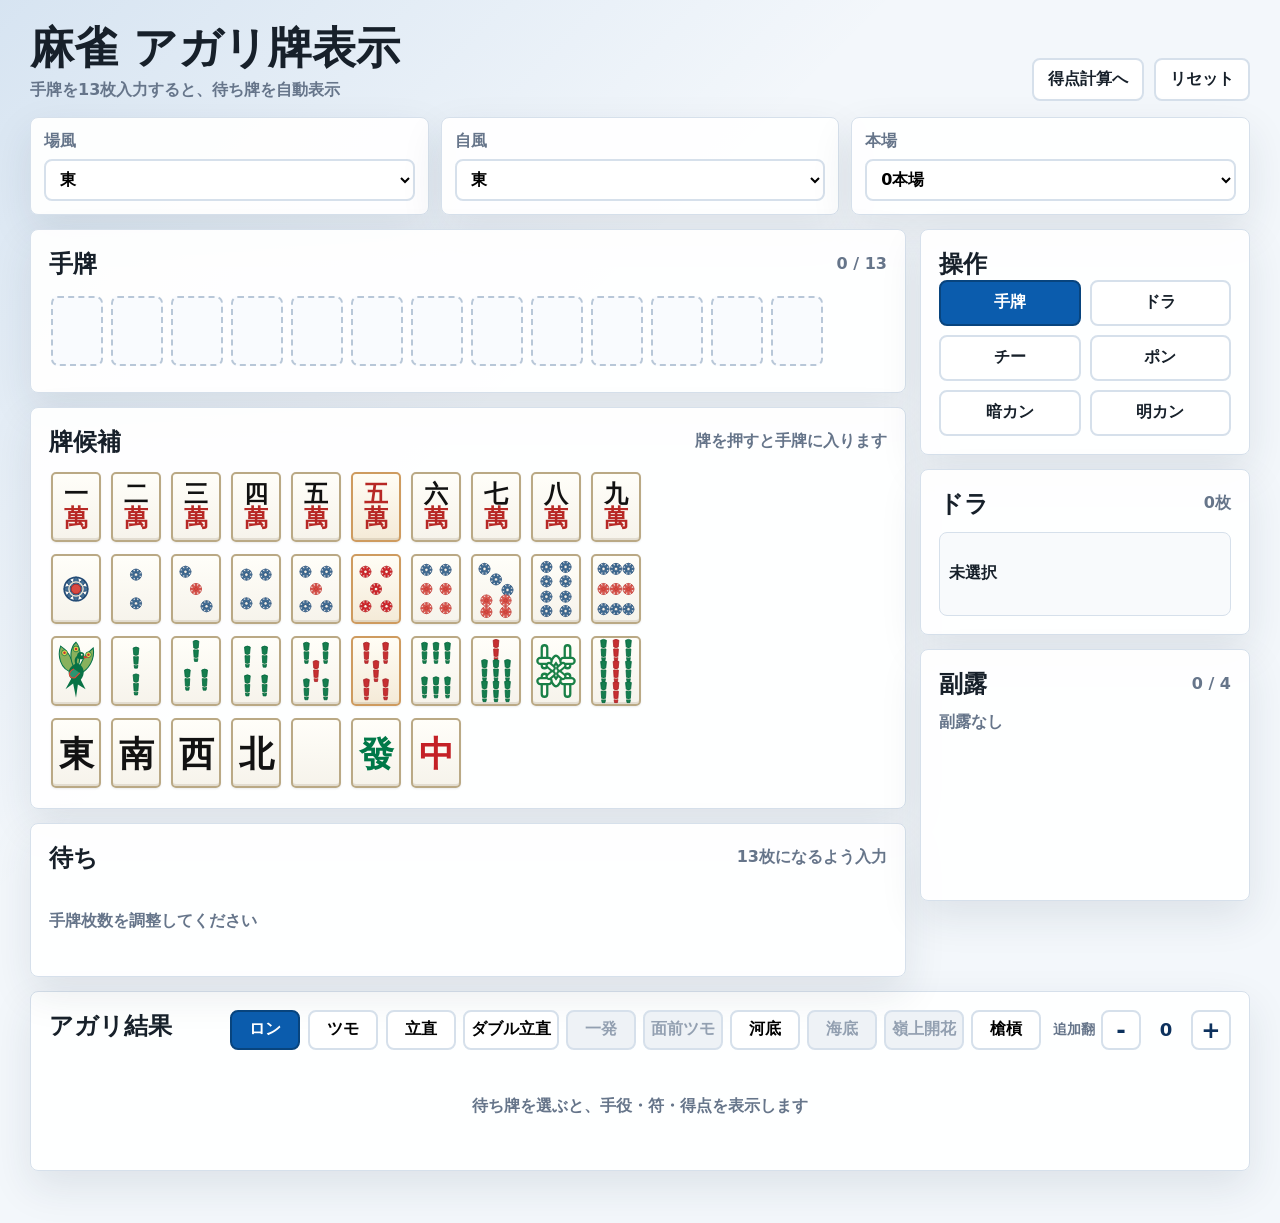
==== agari.html @ e8868d9c "Add files via upload" ====
<!doctype html>
<html lang="ja">
  <head>
    <meta charset="utf-8">
    <meta name="viewport" content="width=device-width, initial-scale=1">
    <meta name="theme-color" content="#0d315d">
    <title>麻雀 アガリ牌表示</title>
    <link rel="stylesheet" href="agari.css?v=17">
  </head>
  <body>
    <main class="wait-app">
      <header class="wait-top">
        <div>
          <h1>麻雀 アガリ牌表示</h1>
          <p>手牌を13枚入力すると、待ち牌を自動表示</p>
        </div>
        <div class="top-actions">
          <a href="index.html">得点計算へ</a>
          <button type="button" id="resetButton">リセット</button>
        </div>
      </header>

      <section class="settings">
        <label>
          場風
          <select id="roundWind"></select>
        </label>
        <label>
          自風
          <select id="seatWind"></select>
        </label>
        <label>
          本場
          <select id="honba"></select>
        </label>
      </section>

      <section class="workspace">
        <div class="main-column">
          <section class="panel">
            <div class="section-head">
              <h2>手牌</h2>
              <span id="handCount">0 / 13</span>
            </div>
            <div class="hand-row" id="handSlots"></div>
          </section>

          <section class="panel">
            <div class="section-head">
              <h2>牌候補</h2>
              <span id="modeHint">牌を押すと手牌に入ります</span>
            </div>
            <div class="tile-candidates" id="tileCandidates"></div>
          </section>

          <section class="panel">
            <div class="section-head">
              <h2>待ち</h2>
              <span id="waitStatus">13枚になるよう入力</span>
            </div>
            <div class="wait-row" id="waitTiles"></div>
          </section>
        </div>

        <aside class="side-column">
          <section class="panel">
            <h2>操作</h2>
            <div class="mode-grid" id="modeButtons"></div>
          </section>

          <section class="panel">
            <div class="section-head">
              <h2>ドラ</h2>
              <span id="doraCount">0枚</span>
            </div>
            <div class="dora-box" id="doraBox">未選択</div>
          </section>

          <section class="panel">
            <div class="section-head">
              <h2>副露</h2>
              <span id="meldCount">0 / 4</span>
            </div>
            <div class="meld-area" id="meldArea"></div>
          </section>
        </aside>
      </section>

      <section class="panel result-panel">
        <div class="section-head result-headline">
          <h2>アガリ結果</h2>
          <div class="result-controls">
            <div class="win-toggle" id="winTypeButtons"></div>
            <div class="situation-buttons" id="situationButtons"></div>
            <div class="han-adjust" id="hanAdjustButtons" aria-label="追加翻の調整"></div>
          </div>
        </div>
        <div id="agariResult" class="agari-empty">待ち牌を選ぶと、手役・符・得点を表示します</div>
      </section>
    </main>

    <script src="agari.js?v=17"></script>
  </body>
</html>
---- agari.css ----
:root {
  --ink: #17202a;
  --muted: #66758a;
  --line: #d6e0eb;
  --page: #f3f7fb;
  --panel: #fff;
  --blue: #0b5cad;
  --deep: #0d315d;
  --red: #c62522;
  --green: #0c7a4b;
  --shadow: 0 16px 42px rgba(25, 45, 72, 0.1);
}

* {
  box-sizing: border-box;
}

body {
  margin: 0;
  min-height: 100vh;
  color: var(--ink);
  background: linear-gradient(135deg, rgba(11, 92, 173, 0.12), transparent 36%), var(--page);
  font-family: "Yu Gothic", "Hiragino Kaku Gothic ProN", Meiryo, system-ui, sans-serif;
}

button,
select {
  font: inherit;
}

.wait-app {
  width: min(1220px, calc(100% - 28px));
  margin: 0 auto;
  padding: 24px 0 38px;
}

.wait-top {
  display: flex;
  justify-content: space-between;
  gap: 16px;
  align-items: end;
  margin-bottom: 16px;
}

h1,
h2,
p {
  margin: 0;
}

h1 {
  font-size: clamp(28px, 4vw, 44px);
  line-height: 1.08;
}

.wait-top p {
  color: var(--muted);
  margin-top: 8px;
  font-weight: 800;
}

.top-actions {
  display: flex;
  gap: 10px;
  align-items: center;
}

.top-actions a,
.top-actions button,
.mode-button,
.tile-button {
  border: 2px solid var(--line);
  border-radius: 8px;
  background: #fff;
  color: var(--ink);
  font-weight: 900;
  text-decoration: none;
  cursor: pointer;
}

.top-actions a,
.top-actions button {
  min-height: 42px;
  padding: 9px 14px;
}

.settings {
  display: grid;
  grid-template-columns: repeat(3, 1fr);
  gap: 12px;
  margin-bottom: 14px;
}

.settings label,
.panel {
  background: rgba(255, 255, 255, 0.95);
  border: 1px solid var(--line);
  border-radius: 8px;
  box-shadow: var(--shadow);
}

.settings label {
  display: grid;
  gap: 7px;
  padding: 13px;
  color: var(--muted);
  font-weight: 900;
}

.settings select {
  height: 42px;
  border: 2px solid var(--line);
  border-radius: 8px;
  padding: 0 10px;
  background: #fff;
  font-weight: 900;
}

.workspace {
  display: grid;
  grid-template-columns: minmax(0, 1fr) 330px;
  gap: 14px;
}

.panel {
  padding: 18px;
  margin-bottom: 14px;
}

.section-head {
  display: flex;
  justify-content: space-between;
  align-items: center;
  gap: 12px;
  margin-bottom: 12px;
}

.section-head span,
#meldCount {
  color: var(--muted);
  font-weight: 900;
}

.hand-row,
.wait-row {
  display: flex;
  gap: 8px;
  min-height: 72px;
  align-items: center;
}

.hand-row {
  flex-wrap: nowrap;
  overflow-x: auto;
  padding: 4px 2px 8px;
}

.wait-row {
  flex-wrap: wrap;
}

.hand-slot {
  width: 52px;
  height: 70px;
  border: 2px dashed #b8c7d8;
  border-radius: 7px;
  background: #f9fbfe;
  display: grid;
  place-items: center;
  cursor: pointer;
}

.hand-slot.tsumo-slot {
  border-color: #b8c7d8;
  background: #f9fbfe;
}

.hand-slot.selected {
  outline: 3px solid #1d9bf0;
  outline-offset: 2px;
}

.hand-slot.discard-highlight {
  border-color: #f0ae23;
  background: #fff4bb;
  box-shadow: 0 0 0 3px rgba(245, 183, 39, 0.3), 0 0 17px rgba(245, 183, 39, 0.85);
  animation: discard-glow 1.15s ease-in-out infinite alternate;
}

@keyframes discard-glow {
  from {
    box-shadow: 0 0 0 2px rgba(245, 183, 39, 0.25), 0 0 9px rgba(245, 183, 39, 0.56);
  }
  to {
    box-shadow: 0 0 0 3px rgba(245, 183, 39, 0.42), 0 0 19px rgba(245, 183, 39, 0.94);
  }
}

.tile {
  width: 50px;
  height: 70px;
  border: 2px solid #baa985;
  border-radius: 5px;
  background: linear-gradient(#fffef9, #f6f3eb);
  box-shadow: inset 0 -2px 0 rgba(120, 102, 69, 0.16), 0 1px 2px rgba(0, 0, 0, 0.08);
  display: grid;
  place-items: center;
  font-weight: 900;
  line-height: 1;
  user-select: none;
}

.face-svg {
  width: 100%;
  height: 100%;
  display: block;
}

.man-svg text,
.honor-svg text {
  dominant-baseline: alphabetic;
  font-family: "Yu Mincho", "Hiragino Mincho ProN", "Noto Serif CJK JP", serif;
  font-weight: 900;
  text-anchor: middle;
}

.man-svg .man-rank {
  fill: #111;
  font-size: 25px;
}

.man-svg .man-suit {
  fill: #b72825;
  font-size: 25px;
}

.red-five .man-rank {
  fill: #b72825;
}

.honor-svg text {
  fill: #121212;
  font-size: 37px;
}

.honor.green .honor-svg text {
  fill: #007848;
}

.honor.red .honor-svg text {
  fill: #c42026;
}

.pin-mark .pin-ring {
  fill: #fffdfa;
  stroke-width: 1.05px;
}

.pin-mark .pin-petal {
  stroke-width: 0.45px;
}

.pin-mark .pin-core {
  stroke-width: 0.65px;
}

.pin-mark.blue .pin-ring,
.pin-mark.blue .pin-core {
  stroke: #264d77;
}

.pin-mark.blue .pin-petal {
  fill: #436f96;
  stroke: #153e68;
}

.pin-mark.blue .pin-core {
  fill: #f7f1e6;
}

.pin-mark.red .pin-ring,
.pin-mark.red .pin-core {
  stroke: #c03932;
}

.pin-mark.red .pin-petal {
  fill: #db5a50;
  stroke: #b82d29;
}

.pin-mark.red .pin-core,
.one-pin-center {
  fill: #d94a42;
}

.pin-center-ring {
  fill: none;
  stroke: #ece4d2;
  stroke-width: 0.8px;
}

.pin-mark.aka .pin-ring {
  fill: #fae9e4;
  stroke: #b82425;
}

.pin-mark.aka .pin-petal {
  fill: #d42429;
  stroke: #ab1b21;
}

.pin-mark.aka .pin-core {
  fill: #fff7eb;
  stroke: #a81c20;
}

.one-pin-center {
  stroke: #ad2524;
  stroke-width: 0.9px;
}

.sou-stick .bamboo-body {
  fill: #157d4d;
  stroke: #00643c;
  stroke-width: 0.8px;
}

.sou-stick .bamboo-knot {
  fill: none;
  stroke: #f5f0df;
  stroke-width: 0.7px;
}

.sou-stick.red .bamboo-body {
  fill: #c72f31;
  stroke: #a51f24;
}

.sou-eight .eight-outline {
  fill: none;
  stroke: #198047;
  stroke-width: 17px;
  stroke-linecap: round;
  stroke-linejoin: round;
}

.sou-eight .eight-fill {
  fill: none;
  stroke: #fffdf5;
  stroke-width: 7px;
  stroke-linecap: round;
  stroke-linejoin: round;
}

.sou-eight .knot.eight-outline {
  stroke-width: 18px;
}

.sou-eight .knot.eight-fill {
  stroke-width: 8px;
}

.sou-eight .diagonal-knot.eight-outline {
  stroke-width: 15px;
}

.sou-eight .diagonal-knot.eight-fill {
  stroke-width: 6px;
}

.sou-peacock .tail-feather {
  fill: #89b15d;
  stroke: #06734b;
  stroke-width: 1.1px;
}

.sou-peacock .eye-tail {
  fill: #e4d84d;
  stroke: #06734b;
  stroke-width: 0.8px;
}

.sou-peacock .eye-core {
  fill: #c53232;
}

.sou-peacock .body,
.sou-peacock .head {
  fill: #087245;
}

.sou-peacock .wing {
  fill: #2c9470;
  stroke: #e24636;
  stroke-width: 1.2px;
}

.sou-peacock .neck {
  fill: none;
  stroke: #087245;
  stroke-width: 2.3px;
  stroke-linecap: round;
}

.sou-peacock .bird-eye {
  fill: #f6ede0;
}

.sou-peacock .beak {
  fill: #d74335;
}

.red-five {
  border-color: #ce9b5f;
  background: linear-gradient(#fffdf5, #f4ead7);
}

.tile-back {
  background: linear-gradient(135deg, #123b65, #0b5cad);
  border-color: #092f55;
}

.tile-candidates {
  display: grid;
  grid-template-columns: repeat(10, 52px);
  gap: 8px;
}

.tile-button {
  padding: 0;
  border: 0;
  width: 54px;
  height: 74px;
  display: grid;
  place-items: center;
  background: transparent;
}

.tile-button:disabled {
  opacity: 0.35;
  cursor: not-allowed;
}

.mode-grid {
  display: grid;
  grid-template-columns: repeat(2, 1fr);
  gap: 9px;
}

.mode-button {
  min-height: 46px;
}

.mode-button.active {
  background: var(--blue);
  border-color: #08447e;
  color: #fff;
}

.dora-box {
  min-height: 84px;
  display: flex;
  align-items: center;
  flex-wrap: wrap;
  gap: 7px;
  padding: 9px;
  border: 1px solid var(--line);
  border-radius: 8px;
  background: #f8fafc;
  font-weight: 900;
}

.dora-item {
  position: relative;
}

.dora-item button {
  position: absolute;
  top: -7px;
  right: -7px;
  width: 22px;
  height: 22px;
  border: 0;
  border-radius: 50%;
  background: var(--deep);
  color: #fff;
  line-height: 1;
  font-weight: 900;
  cursor: pointer;
}

.meld-area {
  display: grid;
  gap: 10px;
  min-height: 170px;
}

.meld {
  border: 1px solid var(--line);
  border-radius: 8px;
  padding: 8px;
  background: #f8fafc;
}

.meld-title {
  display: flex;
  justify-content: space-between;
  align-items: center;
  margin-bottom: 7px;
  font-weight: 900;
  color: var(--muted);
}

.meld-title button {
  border: 0;
  background: #e9eef5;
  border-radius: 6px;
  min-width: 30px;
  min-height: 28px;
  cursor: pointer;
  font-weight: 900;
}

.meld-tiles {
  display: flex;
  gap: 4px;
}

.message {
  color: var(--muted);
  font-weight: 900;
}

.wait-choice {
  border: 2px solid transparent;
  border-radius: 8px;
  padding: 3px;
  background: transparent;
  cursor: pointer;
}

.wait-choice.active {
  border-color: var(--blue);
  background: #e7f1fb;
}

.improving-choice.active {
  border-color: #ce920c;
  background: #fff2c5;
}

.win-toggle {
  display: flex;
  gap: 8px;
}

.result-controls {
  display: flex;
  align-items: center;
  justify-content: flex-end;
  flex-wrap: wrap;
  gap: 8px;
}

.result-headline {
  display: grid;
  grid-template-columns: auto minmax(0, 1fr);
  align-items: start;
}

.result-headline h2 {
  white-space: nowrap;
}

.situation-buttons {
  display: flex;
  flex-wrap: wrap;
  gap: 7px;
}

.han-adjust {
  display: flex;
  align-items: center;
  min-height: 40px;
  gap: 6px;
  padding-left: 4px;
  font-weight: 900;
}

.han-adjust span {
  color: var(--muted);
  font-size: 14px;
}

.han-adjust button {
  width: 40px;
  height: 40px;
  border: 2px solid var(--line);
  border-radius: 8px;
  background: #fff;
  color: var(--deep);
  font-size: 23px;
  font-weight: 900;
  cursor: pointer;
}

.han-adjust strong {
  min-width: 38px;
  text-align: center;
  color: var(--deep);
  font-size: 18px;
}

.win-toggle button,
.situation-buttons button {
  min-width: 70px;
  min-height: 40px;
  border: 2px solid var(--line);
  border-radius: 8px;
  background: #fff;
  font-weight: 900;
  cursor: pointer;
}

.win-toggle button.active,
.situation-buttons button.active {
  border-color: #08447e;
  background: var(--blue);
  color: #fff;
}

.situation-buttons button:disabled {
  color: #93a0b1;
  background: #eef2f6;
  cursor: not-allowed;
}

.agari-empty {
  min-height: 90px;
  display: grid;
  place-items: center;
  color: var(--muted);
  font-weight: 900;
}

.agari-summary {
  display: grid;
  grid-template-columns: 90px 1fr;
  gap: 14px;
}

.agari-tile {
  display: grid;
  align-content: start;
  justify-items: center;
  gap: 7px;
  color: var(--muted);
  font-weight: 900;
}

.agari-detail {
  display: grid;
  gap: 12px;
}

.result-numbers {
  display: grid;
  grid-template-columns: repeat(3, minmax(86px, 1fr));
  gap: 8px;
}

.result-number {
  border-radius: 8px;
  background: var(--deep);
  color: #fff;
  min-height: 76px;
  padding: 9px;
  display: grid;
  place-items: center;
  text-align: center;
}

.result-number span {
  color: rgba(255, 255, 255, 0.76);
  font-size: 13px;
  font-weight: 900;
}

.result-number strong {
  font-size: 25px;
  line-height: 1;
}

.yaku-list {
  display: flex;
  flex-wrap: wrap;
  gap: 7px;
}

.yaku-tag {
  border: 1px solid #c4d6e8;
  border-radius: 7px;
  background: #eff6fd;
  color: #073a70;
  padding: 6px 9px;
  font-weight: 900;
}

.payment {
  border: 1px solid var(--line);
  border-radius: 8px;
  padding: 11px 13px;
  display: flex;
  justify-content: space-between;
  gap: 12px;
  align-items: center;
  font-weight: 900;
}

.payment strong {
  color: var(--deep);
  font-size: 26px;
}

@media (max-width: 920px) {
  .wait-top,
  .workspace,
  .settings {
    display: grid;
    grid-template-columns: 1fr;
  }

  .top-actions {
    justify-content: stretch;
  }

  .top-actions a,
  .top-actions button {
    flex: 1;
    text-align: center;
  }

  .tile-candidates {
    grid-template-columns: repeat(10, 52px);
    overflow-x: auto;
    padding-bottom: 4px;
  }

  .result-headline {
    grid-template-columns: 1fr;
  }

  .result-controls {
    justify-content: flex-start;
    margin-top: 10px;
  }
}

@media (max-width: 520px) {
  .wait-app {
    width: min(100% - 16px, 1220px);
    padding-top: 14px;
  }

  .panel {
    padding: 14px;
  }

  .hand-row,
  .wait-row {
    gap: 6px;
  }

  .hand-slot,
  .tile-button {
    width: 44px;
    height: 60px;
  }

  .tile {
    width: 42px;
    height: 58px;
  }

  .man-rank {
    font-size: 21px;
  }

  .man-suit {
    font-size: 18px;
  }

  .tile.honor {
    font-size: 30px;
  }

  .tile-candidates {
    grid-template-columns: repeat(10, 44px);
    gap: 6px;
  }

  .tile {
    width: 42px;
    height: 60px;
  }

  .tile-button {
    width: 44px;
    height: 64px;
  }

  .agari-summary {
    grid-template-columns: 1fr;
  }

  .agari-tile {
    display: flex;
    align-items: center;
    justify-content: flex-start;
  }

  .result-numbers {
    grid-template-columns: repeat(3, 1fr);
  }
}
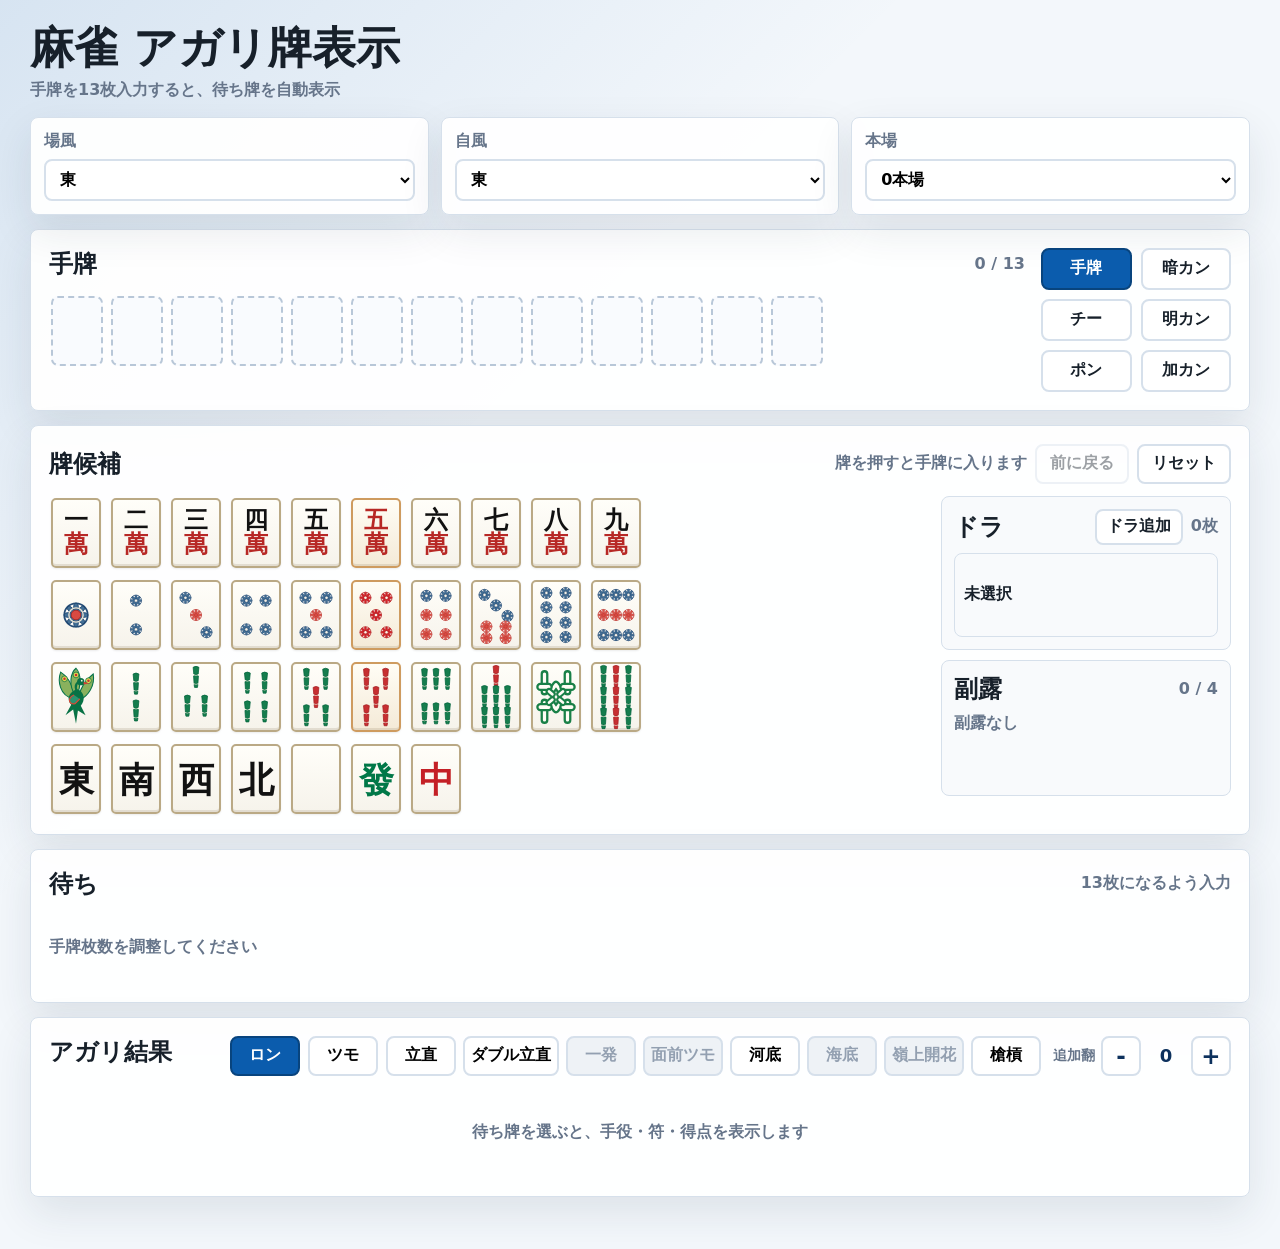
==== commit 637a9901: "Add files via upload" ====
--- a/agari.html
+++ b/agari.html
@@ -5,7 +5,7 @@
     <meta name="viewport" content="width=device-width, initial-scale=1">
     <meta name="theme-color" content="#0d315d">
     <title>麻雀 アガリ牌表示</title>
-    <link rel="stylesheet" href="agari.css?v=17">
+    <link rel="stylesheet" href="agari.css?v=20">
   </head>
   <body>
     <main class="wait-app">
@@ -13,10 +13,6 @@
         <div>
           <h1>麻雀 アガリ牌表示</h1>
           <p>手牌を13枚入力すると、待ち牌を自動表示</p>
-        </div>
-        <div class="top-actions">
-          <a href="index.html">得点計算へ</a>
-          <button type="button" id="resetButton">リセット</button>
         </div>
       </header>
 
@@ -35,55 +31,60 @@
         </label>
       </section>
 
-      <section class="workspace">
-        <div class="main-column">
-          <section class="panel">
+      <section class="panel hand-panel">
+        <div class="hand-panel-grid">
+          <div>
             <div class="section-head">
               <h2>手牌</h2>
               <span id="handCount">0 / 13</span>
             </div>
             <div class="hand-row" id="handSlots"></div>
-          </section>
+          </div>
+          <div class="hand-tools">
+            <div class="mode-grid" id="modeButtons"></div>
+          </div>
+        </div>
+      </section>
 
-          <section class="panel">
-            <div class="section-head">
-              <h2>牌候補</h2>
-              <span id="modeHint">牌を押すと手牌に入ります</span>
-            </div>
-            <div class="tile-candidates" id="tileCandidates"></div>
-          </section>
+      <section class="panel candidate-panel">
+        <div class="section-head">
+          <h2>牌候補</h2>
+          <div class="candidate-head-controls">
+            <span id="modeHint">牌を押すと手牌に入ります</span>
+            <button type="button" id="undoButton">前に戻る</button>
+            <button type="button" id="resetButton">リセット</button>
+          </div>
+        </div>
+        <div class="candidate-layout">
+          <div class="tile-candidates" id="tileCandidates"></div>
+          <div class="compact-status">
+            <section class="status-box">
+              <div class="section-head">
+                <h2>ドラ</h2>
+                <div class="dora-tools">
+                  <button type="button" id="doraModeButton">ドラ追加</button>
+                  <span id="doraCount">0枚</span>
+                </div>
+              </div>
+              <div class="dora-box" id="doraBox">未選択</div>
+            </section>
+            <section class="status-box">
+              <div class="section-head">
+                <h2>副露</h2>
+                <span id="meldCount">0 / 4</span>
+              </div>
+              <div class="meld-area" id="meldArea"></div>
+            </section>
+          </div>
+        </div>
+      </section>
 
-          <section class="panel">
-            <div class="section-head">
-              <h2>待ち</h2>
-              <span id="waitStatus">13枚になるよう入力</span>
-            </div>
-            <div class="wait-row" id="waitTiles"></div>
-          </section>
+      <section class="panel">
+        <div class="section-head">
+          <h2>待ち</h2>
+          <span id="waitStatus">13枚になるよう入力</span>
         </div>
-
-        <aside class="side-column">
-          <section class="panel">
-            <h2>操作</h2>
-            <div class="mode-grid" id="modeButtons"></div>
-          </section>
-
-          <section class="panel">
-            <div class="section-head">
-              <h2>ドラ</h2>
-              <span id="doraCount">0枚</span>
-            </div>
-            <div class="dora-box" id="doraBox">未選択</div>
-          </section>
-
-          <section class="panel">
-            <div class="section-head">
-              <h2>副露</h2>
-              <span id="meldCount">0 / 4</span>
-            </div>
-            <div class="meld-area" id="meldArea"></div>
-          </section>
-        </aside>
+        <div class="wait-row" id="waitTiles"></div>
       </section>
 
       <section class="panel result-panel">
@@ -99,6 +100,6 @@
       </section>
     </main>
 
-    <script src="agari.js?v=17"></script>
+    <script src="agari.js?v=20"></script>
   </body>
 </html>
--- a/agari.css
+++ b/agari.css
@@ -116,15 +116,90 @@
   font-weight: 900;
 }
 
-.workspace {
-  display: grid;
-  grid-template-columns: minmax(0, 1fr) 330px;
-  gap: 14px;
-}
-
 .panel {
   padding: 18px;
   margin-bottom: 14px;
+}
+
+.hand-panel-grid {
+  display: grid;
+  grid-template-columns: minmax(0, 1fr) 190px;
+  gap: 16px;
+  align-items: start;
+}
+
+.hand-panel-grid > * {
+  min-width: 0;
+}
+
+.hand-tools .mode-grid {
+  display: grid;
+  grid-template-columns: repeat(2, minmax(0, 1fr));
+  gap: 9px;
+}
+
+.candidate-head-controls {
+  display: flex;
+  align-items: center;
+  gap: 8px;
+}
+
+.candidate-head-controls button,
+.dora-tools button {
+  border: 2px solid var(--line);
+  border-radius: 8px;
+  background: #fff;
+  color: var(--ink);
+  min-height: 40px;
+  padding: 7px 13px;
+  font-weight: 900;
+  text-decoration: none;
+  cursor: pointer;
+}
+
+.candidate-head-controls button:disabled {
+  opacity: 0.42;
+  cursor: not-allowed;
+}
+
+.candidate-layout {
+  display: grid;
+  grid-template-columns: minmax(545px, 1fr) minmax(230px, 290px);
+  gap: 16px;
+  align-items: start;
+}
+
+.compact-status {
+  display: grid;
+  gap: 10px;
+}
+
+.status-box {
+  border: 1px solid var(--line);
+  border-radius: 8px;
+  padding: 12px;
+  background: #f8fafc;
+}
+
+.status-box .section-head {
+  margin-bottom: 8px;
+}
+
+.dora-tools {
+  display: flex;
+  align-items: center;
+  gap: 8px;
+}
+
+.dora-tools button {
+  min-height: 36px;
+  padding: 5px 10px;
+}
+
+.dora-tools button.active {
+  color: #fff;
+  border-color: #08447e;
+  background: var(--blue);
 }
 
 .section-head {
@@ -181,18 +256,40 @@
 }
 
 .hand-slot.discard-highlight {
+  animation: discard-glow 1.15s ease-in-out infinite alternate;
+}
+
+.hand-slot.discard-blue {
+  --glow-rgb: 35, 135, 229;
+  border-color: #2387e5;
+  background: #dceeff;
+}
+
+.hand-slot.discard-yellow {
+  --glow-rgb: 245, 183, 39;
   border-color: #f0ae23;
   background: #fff4bb;
-  box-shadow: 0 0 0 3px rgba(245, 183, 39, 0.3), 0 0 17px rgba(245, 183, 39, 0.85);
+}
+
+.hand-slot.discard-red {
+  --glow-rgb: 218, 57, 55;
+  border-color: #d83a38;
+  background: #ffe2df;
+}
+
+.hand-slot.discard-gold {
+  --glow-rgb: 218, 165, 32;
+  border-color: #b6850b;
+  background: linear-gradient(135deg, #fff0a6, #ffd34f);
   animation: discard-glow 1.15s ease-in-out infinite alternate;
 }
 
 @keyframes discard-glow {
   from {
-    box-shadow: 0 0 0 2px rgba(245, 183, 39, 0.25), 0 0 9px rgba(245, 183, 39, 0.56);
+    box-shadow: 0 0 0 2px rgba(var(--glow-rgb), 0.25), 0 0 9px rgba(var(--glow-rgb), 0.56);
   }
   to {
-    box-shadow: 0 0 0 3px rgba(245, 183, 39, 0.42), 0 0 19px rgba(245, 183, 39, 0.94);
+    box-shadow: 0 0 0 3px rgba(var(--glow-rgb), 0.42), 0 0 19px rgba(var(--glow-rgb), 0.94);
   }
 }
 
@@ -441,14 +538,8 @@
   cursor: not-allowed;
 }
 
-.mode-grid {
-  display: grid;
-  grid-template-columns: repeat(2, 1fr);
-  gap: 9px;
-}
-
 .mode-button {
-  min-height: 46px;
+  min-height: 42px;
 }
 
 .mode-button.active {
@@ -492,7 +583,7 @@
 .meld-area {
   display: grid;
   gap: 10px;
-  min-height: 170px;
+  min-height: 70px;
 }
 
 .meld {
@@ -724,7 +815,6 @@
 
 @media (max-width: 920px) {
   .wait-top,
-  .workspace,
   .settings {
     display: grid;
     grid-template-columns: 1fr;
@@ -740,10 +830,20 @@
     text-align: center;
   }
 
-  .tile-candidates {
-    grid-template-columns: repeat(10, 52px);
-    overflow-x: auto;
-    padding-bottom: 4px;
+  .candidate-layout {
+    grid-template-columns: 1fr;
+  }
+
+  .hand-panel-grid {
+    grid-template-columns: 1fr;
+  }
+
+  .hand-tools .mode-grid {
+    grid-template-columns: repeat(3, minmax(0, 1fr));
+  }
+
+  .compact-status {
+    grid-template-columns: repeat(2, minmax(0, 1fr));
   }
 
   .result-headline {
@@ -766,13 +866,23 @@
     padding: 14px;
   }
 
+  .candidate-head-controls {
+    flex-wrap: wrap;
+    justify-content: flex-end;
+  }
+
+  .candidate-head-controls button {
+    min-height: 38px;
+    padding: 6px 10px;
+    font-size: 14px;
+  }
+
   .hand-row,
   .wait-row {
     gap: 6px;
   }
 
-  .hand-slot,
-  .tile-button {
+  .hand-slot {
     width: 44px;
     height: 60px;
   }
@@ -795,8 +905,19 @@
   }
 
   .tile-candidates {
-    grid-template-columns: repeat(10, 44px);
-    gap: 6px;
+    grid-template-columns: repeat(10, minmax(0, 1fr));
+    gap: 3px;
+  }
+
+  .tile-candidates .tile-button {
+    width: 100%;
+    height: auto;
+    aspect-ratio: 5 / 7;
+  }
+
+  .tile-candidates .tile {
+    width: 100%;
+    height: 100%;
   }
 
   .tile {
@@ -804,9 +925,12 @@
     height: 60px;
   }
 
-  .tile-button {
-    width: 44px;
-    height: 64px;
+  .compact-status {
+    grid-template-columns: 1fr;
+  }
+
+  .status-box {
+    padding: 10px;
   }
 
   .agari-summary {
